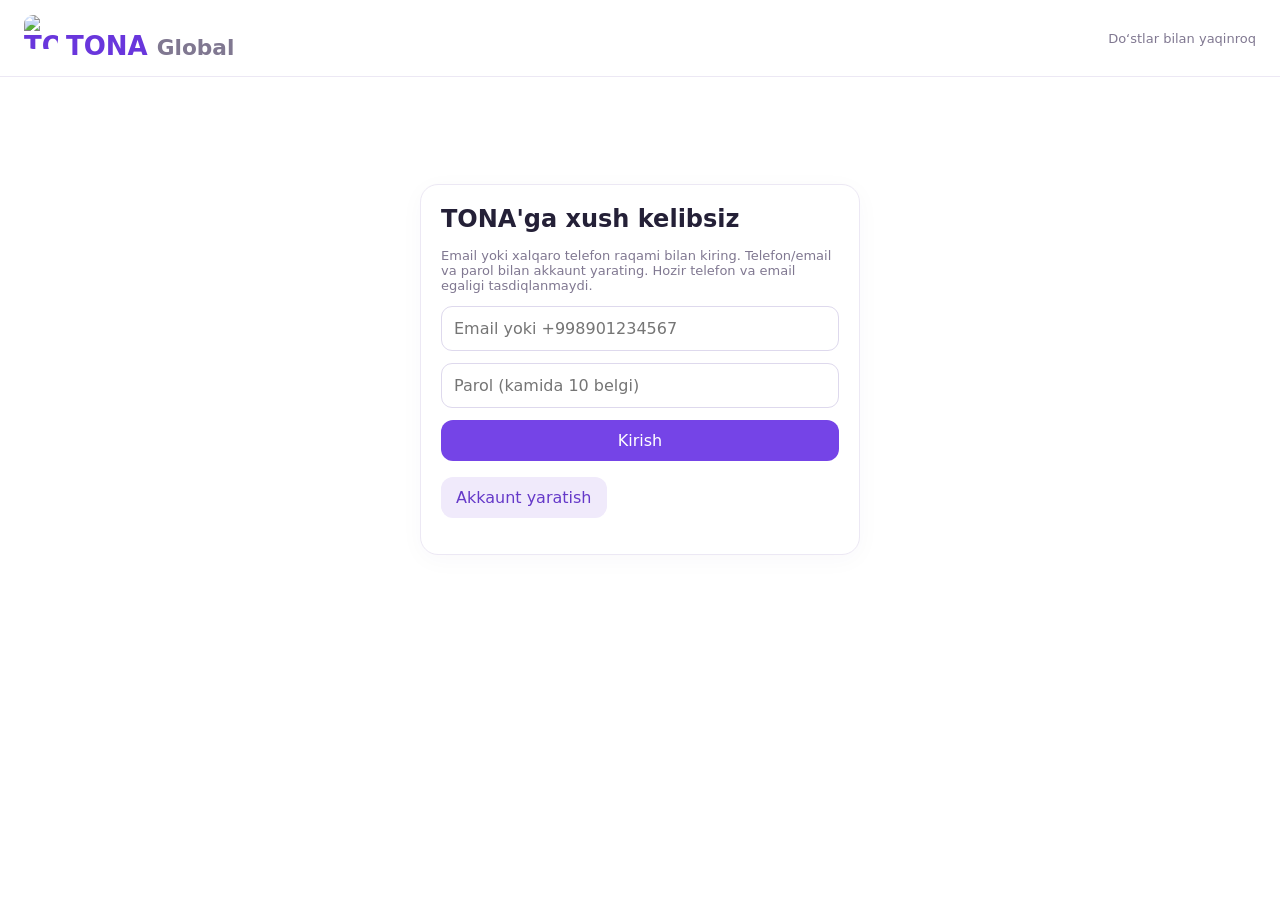
==== index.html @ 86a40dda "Add tested TONA chat and deployment files" ====
<!doctype html><html lang="uz"><head><meta charset="utf-8"><meta name="viewport" content="width=device-width,initial-scale=1"><title>TONA Global</title><style>
:root{font-family:Inter,system-ui,Arial;color:#242037;background:#ffffff}*{box-sizing:border-box}body{margin:0}button,input,textarea,select{font:inherit}button{border:0;background:#7544e7;color:white;border-radius:12px;padding:11px 15px;cursor:pointer}button.secondary{background:#f0eafb;color:#6539c9}input,textarea,select{border:1px solid #ded9ed;border-radius:11px;padding:12px;width:100%;background:white}header{display:flex;align-items:center;justify-content:space-between;background:white;border-bottom:1px solid #ece8f4;padding:15px 24px}.brand{font-size:26px;font-weight:900;color:#6936dc}.logo{display:inline-flex;align-items:center;margin-right:8px}.wrap{max-width:1160px;margin:auto;padding:20px}.panel{background:white;border:1px solid #ece8f4;border-radius:18px;padding:20px;box-shadow:0 5px 24px #37295e08}#auth{max-width:440px;margin:55px auto}.stack{display:grid;gap:12px}.layout{display:grid;grid-template-columns:240px 1fr;gap:20px}.nav{display:grid;align-content:start;gap:9px}.nav button{text-align:left;background:#f7f4ff;color:#4d3b73}.nav button.active{background:#7544e7;color:white}.muted{color:#807891;font-size:13px}.item{padding:13px;border-bottom:1px solid #eeeaf5;display:flex;align-items:center;justify-content:space-between;gap:12px}.item:last-child{border:0}.feed{display:grid;grid-template-columns:repeat(auto-fill,minmax(220px,1fr));gap:15px}.post{border:1px solid #eee;border-radius:14px;overflow:hidden}.post img,.post video{width:100%;height:260px;object-fit:cover;background:#16121f}.post p{padding:0 12px}.messages{height:340px;overflow:auto;background:#faf9fd;border-radius:14px;padding:12px;display:flex;flex-direction:column;gap:8px}.bubble{background:#eae5f8;border-radius:12px;padding:9px 12px;max-width:78%;align-self:flex-start}.bubble.mine{background:#7544e7;color:white;align-self:flex-end}.inline{display:flex;gap:8px;align-items:center}.inline input{flex:1}.hidden{display:none!important}h1,h2{margin:0 0 15px}small{color:#807891}#notice{margin:10px 0;color:#6b39c8;min-height:22px}@media(max-width:700px){.layout{grid-template-columns:1fr}.nav{grid-template-columns:repeat(3,1fr)}.nav button{text-align:center;padding:10px 4px;font-size:12px}.wrap{padding:12px}header{padding:12px}}
.bubble{white-space:pre-wrap;overflow-wrap:anywhere}.messages{height:clamp(280px,52vh,650px)}button:disabled{opacity:.5;cursor:wait}button:focus-visible,input:focus-visible{outline:3px solid #bba0ff;outline-offset:2px}#notice{position:sticky;top:0;z-index:5;background:white}input{min-width:0}#sendForm{margin-top:12px}@media(max-width:700px){.panel{padding:14px}.nav{position:sticky;top:0;z-index:2}.feed{grid-template-columns:1fr}.post video,.post img{height:60vh}#auth{margin:20px auto}} </style></head><body><header><div class="brand"><span class="logo"><img src="/static/tona-logo.png" alt="TONA" style="width:34px;height:34px;object-fit:cover;border-radius:9px;vertical-align:middle"></span>TONA <small>Global</small></div><div id="who" class="muted">Do‘stlar bilan yaqinroq</div></header><div class="wrap"><div id="notice" role="status"></div><section id="auth" class="panel"><h2>TONA'ga xush kelibsiz</h2><p class="muted">Email yoki xalqaro telefon raqami bilan kiring. Telefon/email va parol bilan akkaunt yarating. Hozir telefon va email egaligi tasdiqlanmaydi.</p><form id="authForm" class="stack"><input id="username" placeholder="Username (ro‘yxatdan o‘tish uchun)"><input id="contact" required placeholder="Email yoki +998901234567"><input id="password" type="password" required minlength="10" placeholder="Parol (kamida 10 belgi)"><div id="verification" class="stack hidden"><button type="button" class="secondary" id="requestCode">Tasdiqlash kodi yuborish</button><input id="code" inputmode="numeric" maxlength="6" placeholder="6 xonali tasdiqlash kodi" autocomplete="one-time-code"></div><button id="authBtn">Kirish</button></form><p><button class="secondary" id="switchAuth">Akkaunt yaratish</button></p></section><div id="app" class="layout hidden"><aside class="panel nav"><button data-tab="friends" class="active">👥 Do‘stlar</button><button data-tab="chat">💬 Chat</button><button data-tab="reel">▶ Reels</button><button data-tab="story">◉ Stories</button><button data-tab="profile">👤 Profil</button><button data-tab="calls">📞 Qo‘ng‘iroqlar</button><button id="logout" class="secondary">Chiqish</button></aside><main class="panel" id="content"></main></div></div><script>
let verificationRequired=false;let mediaBlobs=[];let token=localStorage.getItem('tona_token'),user=null,tab='friends',register=false,activeChat=null,ws=null;
const $=id=>document.getElementById(id),esc=s=>String(s??'').replace(/[&<>"']/g,c=>({'&':'&amp;','<':'&lt;','>':'&gt;','"':'&quot;',"'":'&#39;'}[c]));
function notice(t){$('notice').textContent=t;setTimeout(()=>{if($('notice').textContent===t)$('notice').textContent=''},6000)}
async function api(path,method='GET',body){let opts={method,headers:{Authorization:'Bearer '+token}};if(body instanceof FormData)opts.body=body;else if(body){opts.headers['Content-Type']='application/json';opts.body=JSON.stringify(body)}let r=await fetch('/api'+path,opts),d=await r.json().catch(()=>({}));if(!r.ok)throw Error(typeof d.detail==='string'?d.detail:'Kiritilgan ma’lumotlarni tekshiring');return d}
function showAuth(){ $('auth').classList.remove('hidden');$('app').classList.add('hidden');$('authBtn').textContent=register?'Ro‘yxatdan o‘tish':'Kirish';$('switchAuth').textContent=register?'Akkauntim bor — kirish':'Akkaunt yaratish';$('username').classList.toggle('hidden',!register);$('verification').classList.toggle('hidden',!register||!verificationRequired);$('code').required=register&&verificationRequired;$('username').required=register}
$('switchAuth').onclick=()=>{register=!register;showAuth()};$('authForm').onsubmit=async e=>{e.preventDefault();try{let d=await fetch('/api/'+(register?'register':'login'),{method:'POST',headers:{'Content-Type':'application/json'},body:JSON.stringify({username:$('username').value,contact:$('contact').value,password:$('password').value,code:$('code').value})});let x=await d.json();if(!d.ok)throw Error(typeof x.detail==='string'?x.detail:'Ma’lumotlarni va 6 xonali kodni tekshiring');token=x.token;localStorage.setItem('tona_token',token);await start();if(register)notice(verificationRequired?'Akkaunt tasdiqlandi va yaratildi.':'Akkaunt yaratildi. Telefon/email tasdiqlanmagan.')}catch(e){notice(e.message)}};
async function start(){try{user=await api('/me');$('auth').classList.add('hidden');$('app').classList.remove('hidden');$('who').textContent='@'+user.username;connect();await render()}catch(e){token=null;localStorage.removeItem('tona_token');showAuth()}}
let reconnectTimer, heartbeat;
function connect(){
 clearTimeout(reconnectTimer);clearInterval(heartbeat);
 if(ws){ws.onclose=null;ws.close()}
 const socket=new WebSocket((location.protocol==='https:'?'wss':'ws')+'://'+location.host+'/ws');ws=socket;
 socket.onopen=()=>{socket.send(JSON.stringify({token}));heartbeat=setInterval(()=>{if(socket.readyState===1)socket.send('ping')},25000)};
 socket.onmessage=e=>{let d=JSON.parse(e.data);if(d.type==='message'&&tab==='chat'&&activeChat&&(d.message.sender===activeChat||d.message.recipient===activeChat))loadMessages()};
 socket.onclose=()=>{clearInterval(heartbeat);if(token)reconnectTimer=setTimeout(()=>{connect();if(tab==='chat')loadMessages()},3000)};
}
$('requestCode').onclick=async()=>{let b=$('requestCode');b.disabled=true;try{await api('/auth/request-code','POST',{contact:$('contact').value});notice('Kod yuborildi. SMS yoki emailingizni tekshiring.')}catch(e){notice(e.message)}finally{b.disabled=false}};
$('logout').onclick=async()=>{try{await api('/logout','POST')}catch{}localStorage.removeItem('tona_token');token=null;user=null;if(ws)ws.close();clearInterval(heartbeat);clearTimeout(reconnectTimer);activeChat=null;$('who').textContent='Do‘stlar bilan yaqinroq';showAuth()};document.querySelectorAll('[data-tab]').forEach(b=>b.onclick=()=>{tab=b.dataset.tab;document.querySelectorAll('[data-tab]').forEach(x=>x.classList.toggle('active',x===b));render()});
async function render(){try{if(tab==='friends')await renderFriends();if(tab==='chat')await renderChat();if(tab==='reel'||tab==='story')await renderFeed();if(tab==='profile')$('content').innerHTML='<h2>Mening profilim</h2><p><b>@'+esc(user.username)+'</b></p><p>'+esc(user.contact)+'</p><p class="muted">Reels va Stories faqat tasdiqlangan do‘stlarga ko‘rinadi.</p>';if(tab==='calls')$('content').innerHTML='<h2>Audio va videoqo‘ng‘iroqlar</h2><p>Qo‘ng‘iroq interfeysi keyingi bosqichda WebRTC signalizatsiyasi, TURN va ruxsat nazorati bilan ulanadi. Hozir bu funksiya ishlamaydi.</p>'}catch(e){notice(e.message)}}
async function renderFriends(){let [friends,users]=await Promise.all([api('/friends'),api('/users')]);let accepted=friends.filter(x=>x.status==='accepted');$('content').innerHTML='<h2>Do‘stlar</h2><p class="muted">Global qidiruv; Reels va chat faqat tasdiqlangan do‘stlar bilan.</p><input id="search" placeholder="Username bo‘yicha qidirish"><div id="found"></div><h3>So‘rovlar</h3><div id="requests"></div><h3>Mening do‘stlarim</h3><div id="accepted"></div>';
function showUsers(q){let ids=new Set(friends.map(f=>f.id));$('found').innerHTML=users.filter(u=>u.username.toLowerCase().includes(q.toLowerCase())&&!ids.has(u.id)).map(u=>'<div class="item"><b>@'+esc(u.username)+'</b><button data-add="'+u.id+'">Do‘st qo‘shish</button></div>').join('')||'<p class="muted">Foydalanuvchi topilmadi</p>';document.querySelectorAll('[data-add]').forEach(b=>b.onclick=async()=>{try{await api('/friends/request','POST',{user_id:+b.dataset.add});notice('So‘rov yuborildi');renderFriends()}catch(e){notice(e.message)}})}let searchTimer;$('search').oninput=e=>{let q=e.target.value;clearTimeout(searchTimer);searchTimer=setTimeout(async()=>{try{users=await api('/users?q='+encodeURIComponent(q));if($('search'))showUsers(q)}catch(e){notice(e.message)}},250)};showUsers('');
$('requests').innerHTML=friends.filter(x=>x.status==='pending').map(x=>'<div class="item">@'+esc(x.username)+' '+(x.requester===user.id?'<small>So‘rov yuborilgan</small>':'<button data-accept="'+x.id+'">Qabul qilish</button>')+'</div>').join('')||'<p class="muted">So‘rov yo‘q</p>';document.querySelectorAll('[data-accept]').forEach(b=>b.onclick=async()=>{await api('/friends/'+b.dataset.accept+'/accept','POST');renderFriends()});$('accepted').innerHTML=accepted.map(x=>'<div class="item"><b>@'+esc(x.username)+'</b><button data-chat="'+x.id+'">Chat</button><button class="secondary" data-remove="'+x.id+'">Kontaktni o‘chirish</button></div>').join('')||'<p class="muted">Hali do‘stlar yo‘q</p>';document.querySelectorAll('[data-chat]').forEach(b=>b.onclick=()=>{activeChat=+b.dataset.chat;tab='chat';render()})}
document.addEventListener('click',async e=>{let id=e.target.dataset.remove;if(!id)return;try{await api('/friends/'+id,'DELETE');notice('Kontakt o‘chirildi. Endi reels ko‘rinmaydi.');renderFriends()}catch(error){notice(error.message)}});
async function renderChat(){let f=(await api('/friends')).filter(x=>x.status==='accepted');$('content').innerHTML='<h2>Shaxsiy chat</h2><p class="muted">Bu MVP chatida end-to-end shifrlash hali mavjud emas.</p><select id="chatSelect"><option value="">Do‘stni tanlang</option>'+f.map(x=>'<option value="'+x.id+'" '+(activeChat===x.id?'selected':'')+'>@'+esc(x.username)+'</option>').join('')+'</select><div class="messages" id="messages"></div><form class="inline" id="sendForm"><input id="msg" maxlength="4000" placeholder="Xabar yozing..." required><button>Yuborish</button></form>';$('chatSelect').onchange=e=>{activeChat=+e.target.value;loadMessages()};$('sendForm').onsubmit=async e=>{e.preventDefault();if(!activeChat)return notice('Do‘stni tanlang');try{await api('/messages','POST',{recipient:activeChat,body:$('msg').value});$('msg').value='';await loadMessages()}catch(e){notice(e.message)}};await loadMessages()}
async function loadMessages(){if(!$('messages'))return;if(!activeChat){$('messages').innerHTML='<p class="muted">Suhbatni boshlash uchun do‘st tanlang</p>';return}try{let m=await api('/messages/'+activeChat);$('messages').innerHTML=m.map(x=>'<div class="bubble '+(x.sender===user.id?'mine':'')+'">'+esc(x.body)+'</div>').join('');$('messages').scrollTop=$('messages').scrollHeight}catch(e){notice(e.message)}}
async function renderFeed(){mediaBlobs.forEach(URL.revokeObjectURL);mediaBlobs=[];let kind=tab,posts=await api('/feed?kind='+kind);for(let p of posts){try{let response=await fetch(p.media_url,{headers:{Authorization:'Bearer '+token}});if(response.ok){p.private_src=URL.createObjectURL(await response.blob());mediaBlobs.push(p.private_src)}}catch(e){}}$('content').innerHTML='<h2>'+(kind==='reel'?'Reels':'Stories')+' — faqat do‘stlarga</h2><p class="muted">Joylagan media faylingiz faqat tasdiqlangan do‘stlar lentasida chiqadi. Media fayllar faqat muallif va tasdiqlangan do‘stlar uchun autentifikatsiya orqali ochiladi.</p><form id="postForm" class="stack"><input id="file" type="file" accept="image/*,video/mp4,video/webm" required><input id="caption" placeholder="Izoh"><button>Joylash</button></form><h3>Do‘stlar lentasi</h3><div class="feed">'+posts.map(p=>'<article class="post">'+(p.media_url.match(/\.(mp4|webm)$/)?'<video controls src="'+esc(p.private_src||'')+'"></video>':'<img src="'+esc(p.private_src||'')+'" alt="Media">')+'<p><b>@'+esc(p.username)+'</b></p><p>'+esc(p.caption)+'</p>'+(p.user_id===user.id?'<p><button class="secondary" data-delete-post="'+p.id+'">O‘chirish</button></p>':'')+'</article>').join('')+'</div>';$('postForm').onsubmit=async e=>{e.preventDefault();try{let fd=new FormData();fd.append('file',$('file').files[0]);let x=await api('/upload','POST',fd);await api('/posts','POST',{kind,media_url:x.media_url,caption:$('caption').value});notice('Joylandi');renderFeed()}catch(e){notice(e.message)}}}
document.addEventListener('click',async e=>{let id=e.target.dataset.deletePost;if(!id)return;try{await api('/posts/'+id,'DELETE');renderFeed()}catch(error){notice(error.message)}});
fetch('/api/config').then(r=>r.json()).then(c=>{verificationRequired=c.verification_required;if(!user)showAuth()}).catch(()=>{});
if(token)start();else showAuth();
</script></body></html>
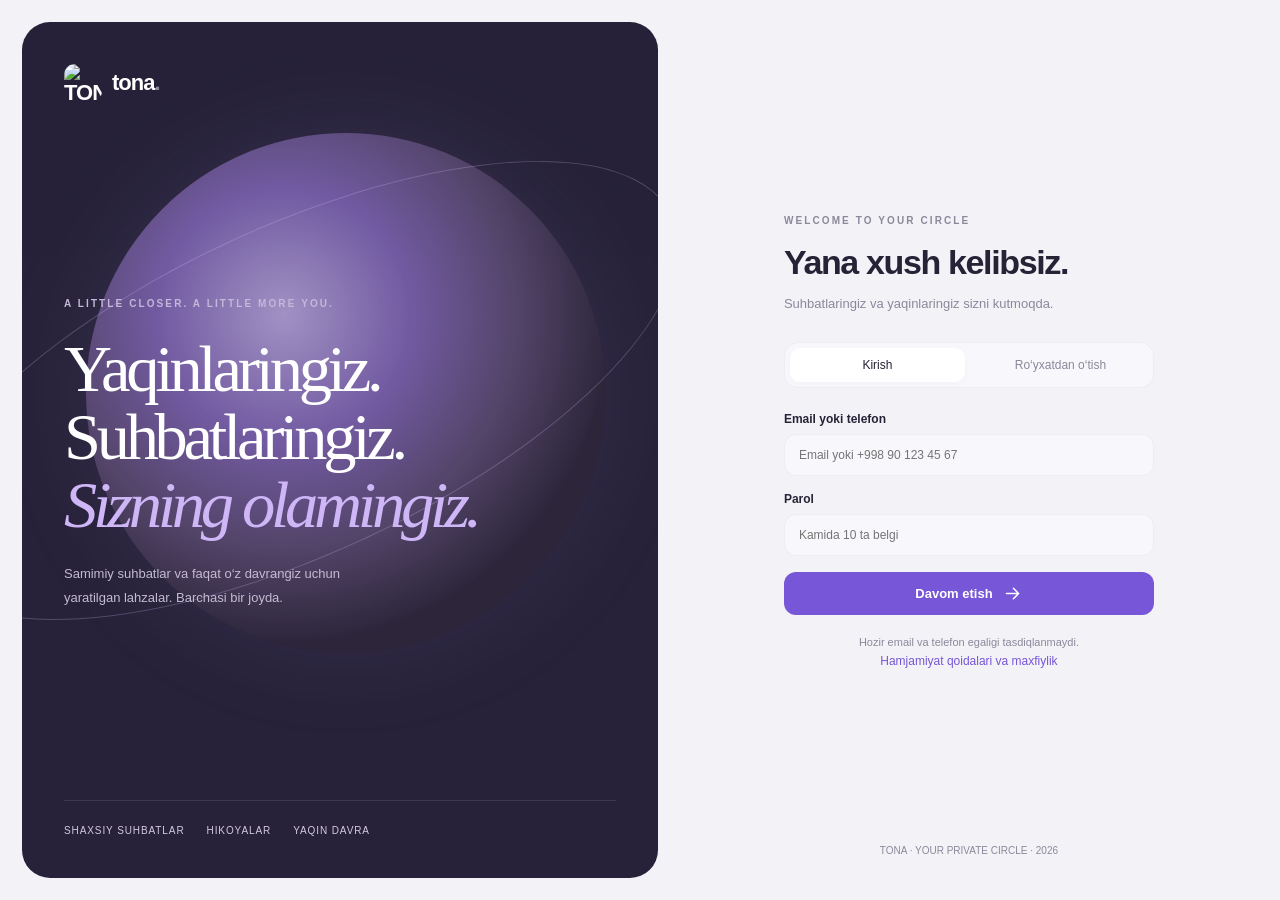
==== commit 9b8a914f: "Redesign TONA and add profiles and moderation Add profile photos, bios, stories, privacy settings, s" ====
--- a/index.html
+++ b/index.html
@@ -1,33 +1,2 @@
-<!doctype html><html lang="uz"><head><meta charset="utf-8"><meta name="viewport" content="width=device-width,initial-scale=1"><title>TONA Global</title><style>
-:root{font-family:Inter,system-ui,Arial;color:#242037;background:#ffffff}*{box-sizing:border-box}body{margin:0}button,input,textarea,select{font:inherit}button{border:0;background:#7544e7;color:white;border-radius:12px;padding:11px 15px;cursor:pointer}button.secondary{background:#f0eafb;color:#6539c9}input,textarea,select{border:1px solid #ded9ed;border-radius:11px;padding:12px;width:100%;background:white}header{display:flex;align-items:center;justify-content:space-between;background:white;border-bottom:1px solid #ece8f4;padding:15px 24px}.brand{font-size:26px;font-weight:900;color:#6936dc}.logo{display:inline-flex;align-items:center;margin-right:8px}.wrap{max-width:1160px;margin:auto;padding:20px}.panel{background:white;border:1px solid #ece8f4;border-radius:18px;padding:20px;box-shadow:0 5px 24px #37295e08}#auth{max-width:440px;margin:55px auto}.stack{display:grid;gap:12px}.layout{display:grid;grid-template-columns:240px 1fr;gap:20px}.nav{display:grid;align-content:start;gap:9px}.nav button{text-align:left;background:#f7f4ff;color:#4d3b73}.nav button.active{background:#7544e7;color:white}.muted{color:#807891;font-size:13px}.item{padding:13px;border-bottom:1px solid #eeeaf5;display:flex;align-items:center;justify-content:space-between;gap:12px}.item:last-child{border:0}.feed{display:grid;grid-template-columns:repeat(auto-fill,minmax(220px,1fr));gap:15px}.post{border:1px solid #eee;border-radius:14px;overflow:hidden}.post img,.post video{width:100%;height:260px;object-fit:cover;background:#16121f}.post p{padding:0 12px}.messages{height:340px;overflow:auto;background:#faf9fd;border-radius:14px;padding:12px;display:flex;flex-direction:column;gap:8px}.bubble{background:#eae5f8;border-radius:12px;padding:9px 12px;max-width:78%;align-self:flex-start}.bubble.mine{background:#7544e7;color:white;align-self:flex-end}.inline{display:flex;gap:8px;align-items:center}.inline input{flex:1}.hidden{display:none!important}h1,h2{margin:0 0 15px}small{color:#807891}#notice{margin:10px 0;color:#6b39c8;min-height:22px}@media(max-width:700px){.layout{grid-template-columns:1fr}.nav{grid-template-columns:repeat(3,1fr)}.nav button{text-align:center;padding:10px 4px;font-size:12px}.wrap{padding:12px}header{padding:12px}}
-.bubble{white-space:pre-wrap;overflow-wrap:anywhere}.messages{height:clamp(280px,52vh,650px)}button:disabled{opacity:.5;cursor:wait}button:focus-visible,input:focus-visible{outline:3px solid #bba0ff;outline-offset:2px}#notice{position:sticky;top:0;z-index:5;background:white}input{min-width:0}#sendForm{margin-top:12px}@media(max-width:700px){.panel{padding:14px}.nav{position:sticky;top:0;z-index:2}.feed{grid-template-columns:1fr}.post video,.post img{height:60vh}#auth{margin:20px auto}} </style></head><body><header><div class="brand"><span class="logo"><img src="/static/tona-logo.png" alt="TONA" style="width:34px;height:34px;object-fit:cover;border-radius:9px;vertical-align:middle"></span>TONA <small>Global</small></div><div id="who" class="muted">Do‘stlar bilan yaqinroq</div></header><div class="wrap"><div id="notice" role="status"></div><section id="auth" class="panel"><h2>TONA'ga xush kelibsiz</h2><p class="muted">Email yoki xalqaro telefon raqami bilan kiring. Telefon/email va parol bilan akkaunt yarating. Hozir telefon va email egaligi tasdiqlanmaydi.</p><form id="authForm" class="stack"><input id="username" placeholder="Username (ro‘yxatdan o‘tish uchun)"><input id="contact" required placeholder="Email yoki +998901234567"><input id="password" type="password" required minlength="10" placeholder="Parol (kamida 10 belgi)"><div id="verification" class="stack hidden"><button type="button" class="secondary" id="requestCode">Tasdiqlash kodi yuborish</button><input id="code" inputmode="numeric" maxlength="6" placeholder="6 xonali tasdiqlash kodi" autocomplete="one-time-code"></div><button id="authBtn">Kirish</button></form><p><button class="secondary" id="switchAuth">Akkaunt yaratish</button></p></section><div id="app" class="layout hidden"><aside class="panel nav"><button data-tab="friends" class="active">👥 Do‘stlar</button><button data-tab="chat">💬 Chat</button><button data-tab="reel">▶ Reels</button><button data-tab="story">◉ Stories</button><button data-tab="profile">👤 Profil</button><button data-tab="calls">📞 Qo‘ng‘iroqlar</button><button id="logout" class="secondary">Chiqish</button></aside><main class="panel" id="content"></main></div></div><script>
-let verificationRequired=false;let mediaBlobs=[];let token=localStorage.getItem('tona_token'),user=null,tab='friends',register=false,activeChat=null,ws=null;
-const $=id=>document.getElementById(id),esc=s=>String(s??'').replace(/[&<>"']/g,c=>({'&':'&amp;','<':'&lt;','>':'&gt;','"':'&quot;',"'":'&#39;'}[c]));
-function notice(t){$('notice').textContent=t;setTimeout(()=>{if($('notice').textContent===t)$('notice').textContent=''},6000)}
-async function api(path,method='GET',body){let opts={method,headers:{Authorization:'Bearer '+token}};if(body instanceof FormData)opts.body=body;else if(body){opts.headers['Content-Type']='application/json';opts.body=JSON.stringify(body)}let r=await fetch('/api'+path,opts),d=await r.json().catch(()=>({}));if(!r.ok)throw Error(typeof d.detail==='string'?d.detail:'Kiritilgan ma’lumotlarni tekshiring');return d}
-function showAuth(){ $('auth').classList.remove('hidden');$('app').classList.add('hidden');$('authBtn').textContent=register?'Ro‘yxatdan o‘tish':'Kirish';$('switchAuth').textContent=register?'Akkauntim bor — kirish':'Akkaunt yaratish';$('username').classList.toggle('hidden',!register);$('verification').classList.toggle('hidden',!register||!verificationRequired);$('code').required=register&&verificationRequired;$('username').required=register}
-$('switchAuth').onclick=()=>{register=!register;showAuth()};$('authForm').onsubmit=async e=>{e.preventDefault();try{let d=await fetch('/api/'+(register?'register':'login'),{method:'POST',headers:{'Content-Type':'application/json'},body:JSON.stringify({username:$('username').value,contact:$('contact').value,password:$('password').value,code:$('code').value})});let x=await d.json();if(!d.ok)throw Error(typeof x.detail==='string'?x.detail:'Ma’lumotlarni va 6 xonali kodni tekshiring');token=x.token;localStorage.setItem('tona_token',token);await start();if(register)notice(verificationRequired?'Akkaunt tasdiqlandi va yaratildi.':'Akkaunt yaratildi. Telefon/email tasdiqlanmagan.')}catch(e){notice(e.message)}};
-async function start(){try{user=await api('/me');$('auth').classList.add('hidden');$('app').classList.remove('hidden');$('who').textContent='@'+user.username;connect();await render()}catch(e){token=null;localStorage.removeItem('tona_token');showAuth()}}
-let reconnectTimer, heartbeat;
-function connect(){
- clearTimeout(reconnectTimer);clearInterval(heartbeat);
- if(ws){ws.onclose=null;ws.close()}
- const socket=new WebSocket((location.protocol==='https:'?'wss':'ws')+'://'+location.host+'/ws');ws=socket;
- socket.onopen=()=>{socket.send(JSON.stringify({token}));heartbeat=setInterval(()=>{if(socket.readyState===1)socket.send('ping')},25000)};
- socket.onmessage=e=>{let d=JSON.parse(e.data);if(d.type==='message'&&tab==='chat'&&activeChat&&(d.message.sender===activeChat||d.message.recipient===activeChat))loadMessages()};
- socket.onclose=()=>{clearInterval(heartbeat);if(token)reconnectTimer=setTimeout(()=>{connect();if(tab==='chat')loadMessages()},3000)};
-}
-$('requestCode').onclick=async()=>{let b=$('requestCode');b.disabled=true;try{await api('/auth/request-code','POST',{contact:$('contact').value});notice('Kod yuborildi. SMS yoki emailingizni tekshiring.')}catch(e){notice(e.message)}finally{b.disabled=false}};
-$('logout').onclick=async()=>{try{await api('/logout','POST')}catch{}localStorage.removeItem('tona_token');token=null;user=null;if(ws)ws.close();clearInterval(heartbeat);clearTimeout(reconnectTimer);activeChat=null;$('who').textContent='Do‘stlar bilan yaqinroq';showAuth()};document.querySelectorAll('[data-tab]').forEach(b=>b.onclick=()=>{tab=b.dataset.tab;document.querySelectorAll('[data-tab]').forEach(x=>x.classList.toggle('active',x===b));render()});
-async function render(){try{if(tab==='friends')await renderFriends();if(tab==='chat')await renderChat();if(tab==='reel'||tab==='story')await renderFeed();if(tab==='profile')$('content').innerHTML='<h2>Mening profilim</h2><p><b>@'+esc(user.username)+'</b></p><p>'+esc(user.contact)+'</p><p class="muted">Reels va Stories faqat tasdiqlangan do‘stlarga ko‘rinadi.</p>';if(tab==='calls')$('content').innerHTML='<h2>Audio va videoqo‘ng‘iroqlar</h2><p>Qo‘ng‘iroq interfeysi keyingi bosqichda WebRTC signalizatsiyasi, TURN va ruxsat nazorati bilan ulanadi. Hozir bu funksiya ishlamaydi.</p>'}catch(e){notice(e.message)}}
-async function renderFriends(){let [friends,users]=await Promise.all([api('/friends'),api('/users')]);let accepted=friends.filter(x=>x.status==='accepted');$('content').innerHTML='<h2>Do‘stlar</h2><p class="muted">Global qidiruv; Reels va chat faqat tasdiqlangan do‘stlar bilan.</p><input id="search" placeholder="Username bo‘yicha qidirish"><div id="found"></div><h3>So‘rovlar</h3><div id="requests"></div><h3>Mening do‘stlarim</h3><div id="accepted"></div>';
-function showUsers(q){let ids=new Set(friends.map(f=>f.id));$('found').innerHTML=users.filter(u=>u.username.toLowerCase().includes(q.toLowerCase())&&!ids.has(u.id)).map(u=>'<div class="item"><b>@'+esc(u.username)+'</b><button data-add="'+u.id+'">Do‘st qo‘shish</button></div>').join('')||'<p class="muted">Foydalanuvchi topilmadi</p>';document.querySelectorAll('[data-add]').forEach(b=>b.onclick=async()=>{try{await api('/friends/request','POST',{user_id:+b.dataset.add});notice('So‘rov yuborildi');renderFriends()}catch(e){notice(e.message)}})}let searchTimer;$('search').oninput=e=>{let q=e.target.value;clearTimeout(searchTimer);searchTimer=setTimeout(async()=>{try{users=await api('/users?q='+encodeURIComponent(q));if($('search'))showUsers(q)}catch(e){notice(e.message)}},250)};showUsers('');
-$('requests').innerHTML=friends.filter(x=>x.status==='pending').map(x=>'<div class="item">@'+esc(x.username)+' '+(x.requester===user.id?'<small>So‘rov yuborilgan</small>':'<button data-accept="'+x.id+'">Qabul qilish</button>')+'</div>').join('')||'<p class="muted">So‘rov yo‘q</p>';document.querySelectorAll('[data-accept]').forEach(b=>b.onclick=async()=>{await api('/friends/'+b.dataset.accept+'/accept','POST');renderFriends()});$('accepted').innerHTML=accepted.map(x=>'<div class="item"><b>@'+esc(x.username)+'</b><button data-chat="'+x.id+'">Chat</button><button class="secondary" data-remove="'+x.id+'">Kontaktni o‘chirish</button></div>').join('')||'<p class="muted">Hali do‘stlar yo‘q</p>';document.querySelectorAll('[data-chat]').forEach(b=>b.onclick=()=>{activeChat=+b.dataset.chat;tab='chat';render()})}
-document.addEventListener('click',async e=>{let id=e.target.dataset.remove;if(!id)return;try{await api('/friends/'+id,'DELETE');notice('Kontakt o‘chirildi. Endi reels ko‘rinmaydi.');renderFriends()}catch(error){notice(error.message)}});
-async function renderChat(){let f=(await api('/friends')).filter(x=>x.status==='accepted');$('content').innerHTML='<h2>Shaxsiy chat</h2><p class="muted">Bu MVP chatida end-to-end shifrlash hali mavjud emas.</p><select id="chatSelect"><option value="">Do‘stni tanlang</option>'+f.map(x=>'<option value="'+x.id+'" '+(activeChat===x.id?'selected':'')+'>@'+esc(x.username)+'</option>').join('')+'</select><div class="messages" id="messages"></div><form class="inline" id="sendForm"><input id="msg" maxlength="4000" placeholder="Xabar yozing..." required><button>Yuborish</button></form>';$('chatSelect').onchange=e=>{activeChat=+e.target.value;loadMessages()};$('sendForm').onsubmit=async e=>{e.preventDefault();if(!activeChat)return notice('Do‘stni tanlang');try{await api('/messages','POST',{recipient:activeChat,body:$('msg').value});$('msg').value='';await loadMessages()}catch(e){notice(e.message)}};await loadMessages()}
-async function loadMessages(){if(!$('messages'))return;if(!activeChat){$('messages').innerHTML='<p class="muted">Suhbatni boshlash uchun do‘st tanlang</p>';return}try{let m=await api('/messages/'+activeChat);$('messages').innerHTML=m.map(x=>'<div class="bubble '+(x.sender===user.id?'mine':'')+'">'+esc(x.body)+'</div>').join('');$('messages').scrollTop=$('messages').scrollHeight}catch(e){notice(e.message)}}
-async function renderFeed(){mediaBlobs.forEach(URL.revokeObjectURL);mediaBlobs=[];let kind=tab,posts=await api('/feed?kind='+kind);for(let p of posts){try{let response=await fetch(p.media_url,{headers:{Authorization:'Bearer '+token}});if(response.ok){p.private_src=URL.createObjectURL(await response.blob());mediaBlobs.push(p.private_src)}}catch(e){}}$('content').innerHTML='<h2>'+(kind==='reel'?'Reels':'Stories')+' — faqat do‘stlarga</h2><p class="muted">Joylagan media faylingiz faqat tasdiqlangan do‘stlar lentasida chiqadi. Media fayllar faqat muallif va tasdiqlangan do‘stlar uchun autentifikatsiya orqali ochiladi.</p><form id="postForm" class="stack"><input id="file" type="file" accept="image/*,video/mp4,video/webm" required><input id="caption" placeholder="Izoh"><button>Joylash</button></form><h3>Do‘stlar lentasi</h3><div class="feed">'+posts.map(p=>'<article class="post">'+(p.media_url.match(/\.(mp4|webm)$/)?'<video controls src="'+esc(p.private_src||'')+'"></video>':'<img src="'+esc(p.private_src||'')+'" alt="Media">')+'<p><b>@'+esc(p.username)+'</b></p><p>'+esc(p.caption)+'</p>'+(p.user_id===user.id?'<p><button class="secondary" data-delete-post="'+p.id+'">O‘chirish</button></p>':'')+'</article>').join('')+'</div>';$('postForm').onsubmit=async e=>{e.preventDefault();try{let fd=new FormData();fd.append('file',$('file').files[0]);let x=await api('/upload','POST',fd);await api('/posts','POST',{kind,media_url:x.media_url,caption:$('caption').value});notice('Joylandi');renderFeed()}catch(e){notice(e.message)}}}
-document.addEventListener('click',async e=>{let id=e.target.dataset.deletePost;if(!id)return;try{await api('/posts/'+id,'DELETE');renderFeed()}catch(error){notice(error.message)}});
-fetch('/api/config').then(r=>r.json()).then(c=>{verificationRequired=c.verification_required;if(!user)showAuth()}).catch(()=>{});
-if(token)start();else showAuth();
-</script></body></html>
+<!doctype html>
+<html lang="uz"><head><meta charset="utf-8"><meta name="viewport" content="width=device-width,initial-scale=1,viewport-fit=cover"><meta name="theme-color" content="#f4f3f8"><meta name="description" content="TONA — shaxsiy suhbatlar, yaqinlaringiz uchun hikoyalar va reels."><title>TONA — Your private circle</title><link rel="icon" href="/static/tona-logo.png"><link rel="stylesheet" href="/style.css"><script src="/app.js" defer></script></head><body><div id="root"></div><div id="toast" role="status" aria-live="polite"></div><dialog id="modal"></dialog></body></html>
--- a/style.css
+++ b/style.css
@@ -0,0 +1,5 @@
+:root{--bg:#f3f2f7;--surface:#fff;--soft:#f8f7fb;--ink:#262337;--muted:#8b889b;--line:#eeedf4;--accent:#7756d7;--accent-soft:#eee8fb;--bubble:#ece7fa;--danger:#c35b68;--shadow:0 20px 70px #30234b12;--radius:22px;color-scheme:light;font-family:Inter,-apple-system,BlinkMacSystemFont,'Segoe UI',sans-serif;color:var(--ink);background:var(--bg)}*{box-sizing:border-box}body{margin:0}body.dark{--bg:#16151c;--surface:#211f2a;--soft:#292633;--ink:#f2eef9;--muted:#a8a2b7;--line:#34303f;--accent:#b398f6;--accent-soft:#3b3054;--bubble:#3b3054;--shadow:0 20px 70px #0003;color-scheme:dark}body.large{font-size:18px}button,input,textarea,select{font:inherit}button{cursor:pointer}button,a,input,select,textarea{-webkit-tap-highlight-color:transparent}button:focus-visible,a:focus-visible{outline:3px solid #b5a0eb;outline-offset:4px}input:focus,textarea:focus,select:focus{outline:2px solid var(--accent);outline-offset:2px}button{border:0;color:inherit;background:none}button:disabled{opacity:.45;cursor:wait}a{color:var(--accent)}h1,h2,h3,p{margin:0}h1,h2,h3{font-weight:600;letter-spacing:-.04em}small,.muted{color:var(--muted)}svg{width:21px;height:21px;stroke:currentColor;stroke-width:1.65;fill:none;stroke-linecap:round;stroke-linejoin:round;flex:none}.hidden{display:none!important}.brand{display:flex;align-items:center;gap:10px;font-weight:800;font-size:22px;letter-spacing:-1px}.brand img{width:34px;height:34px;border-radius:11px}.eyebrow{text-transform:uppercase;letter-spacing:.21em;font-size:10px;font-weight:700;color:var(--muted)}.btn{display:inline-flex;justify-content:center;align-items:center;gap:9px;min-height:43px;padding:11px 18px;border-radius:12px;font-weight:600;font-size:13px;background:var(--accent);color:white}.dark .btn{color:#231d34}.btn.soft{background:var(--accent-soft);color:var(--accent)}.btn.outline{border:1px solid var(--line);background:var(--surface);color:var(--ink)}.btn.danger{color:var(--danger);background:#c35b6811}.iconbtn{display:inline-flex;align-items:center;justify-content:center;width:38px;height:38px;border-radius:12px;color:var(--muted)}.iconbtn:hover{color:var(--accent);background:var(--accent-soft)}.flex{display:flex;align-items:center;gap:12px}.between{justify-content:space-between}.stack{display:grid;gap:18px}.full{width:100%}.field{display:grid;gap:8px;font-size:12px;font-weight:600}.field input,.field textarea,.field select,.search input{width:100%;border:1px solid var(--line);background:var(--soft);border-radius:12px;padding:13px 14px;color:var(--ink);font-weight:400;min-width:0}.field textarea{resize:vertical;min-height:100px}.field small{font-weight:400;font-size:11px;line-height:1.6}.avatar{width:43px;height:43px;border-radius:50%;display:inline-flex;align-items:center;justify-content:center;background:var(--accent-soft);color:var(--accent);font-weight:600;font-size:16px;overflow:hidden;flex-shrink:0}.avatar img{width:100%;height:100%;object-fit:cover}.avatar.large{width:88px;height:88px;font-size:31px}.avatar.small{width:32px;height:32px;font-size:12px}.pill{display:inline-flex;align-items:center;gap:5px;border-radius:30px;padding:6px 10px;font-size:10px;color:var(--accent);background:var(--accent-soft);font-weight:600}.pill svg{width:12px;height:12px}.empty{display:flex;align-items:center;justify-content:center;text-align:center;flex-direction:column;gap:14px;padding:48px 24px;min-height:250px}.empty-symbol{width:74px;height:74px;display:grid;place-items:center;border-radius:25px;background:var(--accent-soft);color:var(--accent);margin-bottom:8px}.empty-symbol svg{width:30px;height:30px}.empty h2{font-size:25px}.empty p{font-size:13px;line-height:1.8;max-width:300px;color:var(--muted)}.empty .btn{margin-top:8px}.tiny{font-size:11px;line-height:1.6}.rule{height:1px;background:var(--line);margin:24px 0}.textbtn{color:var(--accent);font-size:12px;padding:0}.auth-page{min-height:100dvh;display:grid;grid-template-columns:1.1fr 1fr;padding:22px;gap:22px;max-width:1600px;margin:auto}.auth-art{position:relative;background:#272239;color:#fff;border-radius:28px;overflow:hidden;padding:42px;display:flex;flex-direction:column;justify-content:space-between;min-height:700px}.auth-art:before{content:'';position:absolute;width:520px;height:520px;left:10%;top:13%;border-radius:50%;background:radial-gradient(circle at 38% 35%,#d4c1ff,#9373ce 27%,#66537d 50%,#30293d 70%);box-shadow:0 0 90px #b191ed25;opacity:.7}.auth-art:after{content:'';position:absolute;left:-22%;top:24%;width:130%;height:38%;border:1px solid #d8bffa40;border-radius:50%;transform:rotate(-25deg)}.auth-art>*{z-index:1;position:relative}.auth-art .brand img{width:38px;height:38px}.auth-art .eyebrow{color:#c4b7d9}.auth-art h1{font-family:Georgia,'Times New Roman',serif;font-weight:400;letter-spacing:-.065em;font-size:clamp(44px,5.2vw,78px);line-height:1.02;max-width:440px;margin:24px 0}.auth-art h1 em{color:#ceb6f7;font-weight:400}.auth-art p{color:#c4bbd3;font-size:13px;line-height:1.8;max-width:330px}.auth-bottom{border-top:1px solid #ffffff1a;padding-top:24px;display:flex;gap:22px}.auth-bottom span{font-size:10px;letter-spacing:.09em;color:#d3c9e1}.auth-panel{padding:30px;display:flex;align-items:center;justify-content:center;position:relative}.auth-card{width:100%;max-width:370px}.auth-card h2{font-size:34px;margin:15px 0 10px}.auth-card>p{color:var(--muted);font-size:13px;line-height:1.8;margin-bottom:26px}.auth-card .field{margin-bottom:16px}.auth-footer{position:absolute;bottom:22px;left:0;right:0;text-align:center;font-size:10px;color:var(--muted)}.auth-switch{display:flex;gap:8px;background:var(--soft);padding:5px;border:1px solid var(--line);border-radius:14px;margin-bottom:24px}.auth-switch button{flex:1;padding:10px;border-radius:10px;font-size:12px;color:var(--muted)}.auth-switch button.active{background:var(--surface);color:var(--ink);box-shadow:0 2px 8px #00000006}.legal-note{font-size:11px!important;line-height:1.7!important;text-align:center;margin:18px 0!important}.app-frame{height:100dvh;max-width:1800px;min-height:500px;margin:auto;display:grid;grid-template-columns:82px 310px 1fr;padding:18px;gap:0}.rail{display:flex;flex-direction:column;align-items:center;gap:12px;padding:15px 10px 20px 0}.rail .brand{margin-bottom:28px}.rail .brand img{width:38px;height:38px}.rail-nav{display:grid;gap:15px}.rail-item{display:flex;flex-direction:column;align-items:center;gap:5px;min-height:54px;font-size:8px;letter-spacing:.03em;color:var(--muted);padding:9px 7px;border-radius:14px}.rail-item svg{width:22px;height:22px}.rail-item.active{background:var(--accent-soft);color:var(--accent)}.rail-bottom{margin-top:auto;display:grid;gap:14px;justify-items:center}.rail .avatar{width:35px;height:35px}.sidebar{background:var(--surface);border:1px solid var(--line);border-radius:22px 0 0 22px;display:flex;flex-direction:column;min-height:0;overflow:hidden}.side-head{padding:27px 24px 20px}.side-title{font-size:23px}.side-caption{font-size:11px;color:var(--muted);margin:6px 0 20px}.search{position:relative}.search input{font-size:12px;padding-left:38px}.search svg{position:absolute;left:13px;top:12px;width:16px;height:16px;color:var(--muted)}.side-scroll{overflow-y:auto;flex:1;padding:0 11px}.list-label{padding:9px 13px;font-size:9px;letter-spacing:.14em;color:var(--muted);text-transform:uppercase;display:flex;justify-content:space-between}.contact{width:100%;display:flex;align-items:center;gap:12px;border-radius:14px;padding:14px 12px;text-align:left;margin:4px 0}.contact:hover{background:var(--soft)}.contact.active{background:var(--accent-soft)}.contact-main{min-width:0;flex:1}.contact-name{font-size:13px;font-weight:600;display:block;overflow:hidden;text-overflow:ellipsis;white-space:nowrap}.contact-sub{font-size:11px;color:var(--muted);display:block;margin-top:6px;white-space:nowrap;overflow:hidden;text-overflow:ellipsis}.contact-mark{font-size:10px;color:var(--muted)}.side-bottom{padding:17px 22px;border-top:1px solid var(--line);font-size:10px;color:var(--muted);display:flex;align-items:center;gap:8px}.side-bottom svg{width:13px;height:13px}.workspace{min-width:0;border-radius:0 22px 22px 0;overflow:hidden;background:var(--soft);border:1px solid var(--line);border-left:0;display:flex;flex-direction:column;min-height:0}.topbar{height:82px;flex-shrink:0;border-bottom:1px solid var(--line);display:flex;align-items:center;justify-content:space-between;padding:0 32px;background:var(--surface)}.topbar h2{font-size:20px}.topbar p{font-size:11px;color:var(--muted);margin-top:6px}.topbar .eyebrow{font-size:9px}.content-scroll{padding:32px;overflow-y:auto;flex:1;min-height:0}.intro-title{display:flex;justify-content:space-between;align-items:end;margin-bottom:28px}.intro-title h1{font-family:Georgia,serif;font-weight:400;font-size:40px;margin-top:10px}.intro-title p{font-size:12px;color:var(--muted);margin-top:10px;line-height:1.7}.card{background:var(--surface);border:1px solid var(--line);border-radius:20px;padding:25px}.card h3{font-size:16px;margin-bottom:8px}.card>p{font-size:12px;line-height:1.7;color:var(--muted)}.section-label{margin:28px 0 16px;font-size:11px;font-weight:600;color:var(--muted)}.story-strip{display:flex;gap:20px;overflow-x:auto;padding:8px 0 18px}.story-circle{display:flex;align-items:center;flex-direction:column;gap:9px;font-size:10px;min-width:67px}.story-circle .avatar{width:61px;height:61px;outline:2px solid #ab90e5;outline-offset:4px}.story-circle.add .avatar{outline-style:dashed;background:var(--surface)}.story-circle.add svg{width:23px;height:23px}.story-circle small{font-size:9px}.welcome{display:grid;grid-template-columns:1fr 180px;gap:20px;align-items:center;background:var(--surface);padding:38px;border-radius:22px;border:1px solid var(--line);margin-top:10px}.welcome h2{font-family:Georgia,serif;font-size:34px;line-height:1.15;font-weight:400}.welcome p{font-size:12px;line-height:1.9;color:var(--muted);max-width:300px;margin:14px 0 22px}.orbit{position:relative;width:155px;height:155px;display:grid;place-items:center;border-radius:50%;border:1px solid #ae95d738;background:radial-gradient(circle,var(--accent-soft),transparent 68%)}.orbit:after{content:'';position:absolute;inset:18px;border:1px solid #ae95d738;border-radius:50%}.orbit .avatar{width:64px;height:64px;z-index:1;border-radius:22px;box-shadow:var(--shadow)}.orbit .avatar img{border-radius:22px}.feature-grid{display:grid;grid-template-columns:1fr 1fr;gap:16px;margin-top:20px}.feature-grid .card{padding:22px}.feature-grid svg{color:var(--accent);margin-bottom:17px}.feature-grid h3{font-size:14px}.chat-body{flex:1;overflow-y:auto;min-height:0;padding:24px 36px;display:flex;flex-direction:column;gap:12px;background-image:radial-gradient(var(--line) .7px,transparent .7px);background-size:18px 18px}.day-tag{font-size:10px;align-self:center;border:1px solid var(--line);background:var(--surface);color:var(--muted);padding:6px 12px;border-radius:20px;margin:10px 0 20px}.message{align-self:flex-start;max-width:78%;display:flex;align-items:flex-end;gap:5px}.message.mine{align-self:flex-end;flex-direction:row-reverse}.bubble{padding:13px 16px 9px;border-radius:17px 17px 17px 4px;background:var(--surface);border:1px solid var(--line);min-width:90px;box-shadow:0 2px 8px #30234b03}.mine .bubble{background:var(--bubble);border-color:transparent;border-radius:17px 17px 4px 17px}.bubble-text{font-size:13px;white-space:pre-wrap;overflow-wrap:anywhere;line-height:1.7}.bubble-time{display:block;text-align:right;color:var(--muted);font-size:9px;margin-top:7px}.message .iconbtn{width:25px;height:28px;opacity:0}.message:hover .iconbtn,.message:focus-within .iconbtn{opacity:1}.composer-wrap{padding:18px 28px 14px;background:var(--surface);border-top:1px solid var(--line)}.composer{display:flex;align-items:center;gap:12px;background:var(--soft);border:1px solid var(--line);border-radius:16px;padding:8px 9px 8px 17px}.composer textarea{resize:none;flex:1;max-height:120px;min-height:23px;border:0;background:none;color:var(--ink);font-size:13px;line-height:1.7;outline:none}.send{width:42px;height:42px;background:var(--accent);color:white;border-radius:13px;display:grid;place-items:center}.composer-note{text-align:center;font-size:9px;color:var(--muted);margin-top:10px}.chat-back{display:none}.people-grid{display:grid;gap:10px}.person-row{display:flex;align-items:center;gap:12px;padding:17px;border:1px solid var(--line);background:var(--surface);border-radius:16px}.person-row .info{flex:1;min-width:0}.person-row h3{font-size:13px;overflow-wrap:anywhere}.person-row p{font-size:11px;color:var(--muted);margin-top:5px}.person-row .btn{font-size:11px;min-height:35px;padding:8px 12px}.media-grid{display:grid;grid-template-columns:repeat(auto-fill,minmax(210px,1fr));gap:20px}.media-card{border-radius:20px;overflow:hidden;border:1px solid var(--line);background:var(--surface)}.media-card>video,.media-card>img{width:100%;height:300px;object-fit:cover;background:#201b2a;display:block}.media-meta{padding:16px}.media-meta .name{font-size:12px;font-weight:600}.media-meta .caption{font-size:12px;line-height:1.8;overflow-wrap:anywhere;margin-top:12px}.media-meta .time{font-size:10px;color:var(--muted);margin-top:5px}.profile-layout{max-width:750px;margin:auto;display:grid;gap:22px}.profile-cover{height:106px;background:radial-gradient(ellipse at 70% 10%,#c8b2ea77,transparent 65%),linear-gradient(130deg,#ddd3ec,#efe9f6);border-radius:18px 18px 0 0}.profile-card{padding:0;overflow:hidden}.profile-summary{padding:0 28px 25px}.profile-summary .avatar.large{margin-top:-43px;border:5px solid var(--surface);width:96px;height:96px}.profile-summary h2{font-size:23px;margin-top:12px}.profile-summary p{font-size:12px;color:var(--muted);line-height:1.8;margin-top:6px}.settings-layout{display:grid;grid-template-columns:175px 1fr;gap:25px;max-width:950px}.settings-nav{display:grid;align-content:start;gap:5px}.settings-nav button{display:flex;align-items:center;gap:10px;text-align:left;border-radius:12px;font-size:12px;padding:13px;color:var(--muted)}.settings-nav button.active{background:var(--accent-soft);color:var(--accent)}.setting-row{display:flex;justify-content:space-between;align-items:center;gap:15px;padding:19px 0;border-bottom:1px solid var(--line)}.setting-row:last-child{border:0}.setting-row h4{font-size:12px;font-weight:600;margin:0 0 6px}.setting-row p{font-size:11px;line-height:1.7;color:var(--muted);max-width:330px}.setting-row select{max-width:150px;border:1px solid var(--line);padding:9px;border-radius:9px;background:var(--soft);font-size:11px}.toggle{appearance:none;min-width:37px;height:22px;border-radius:20px;background:var(--line);position:relative;cursor:pointer}.toggle:after{content:'';width:16px;height:16px;background:white;border-radius:50%;position:absolute;left:3px;top:3px;box-shadow:0 1px 4px #0002;transition:transform .2s}.toggle:checked{background:var(--accent)}.toggle:checked:after{transform:translateX(15px)}.notice-box{background:var(--accent-soft);border-radius:13px;padding:16px;font-size:11px;line-height:1.9;color:var(--accent)}.notice-box.warning{background:#b58a3510;color:#a67e36}.device{display:flex;gap:12px;padding:17px 0;border-bottom:1px solid var(--line)}.device svg{color:var(--accent)}.device .info{flex:1;min-width:0}.device strong{font-size:12px}.device p{font-size:10px;color:var(--muted);overflow-wrap:anywhere;line-height:1.7;margin-top:5px}.badge-dot{width:5px;height:5px;background:#8dad93;border-radius:50%;display:inline-block;margin-right:5px}.moderation-row{margin-bottom:16px}.moderation-row pre{white-space:pre-wrap;overflow-wrap:anywhere;font-family:inherit;background:var(--soft);padding:14px;border-radius:10px;font-size:12px;line-height:1.7}.report-meta{font-size:11px;line-height:1.8;color:var(--muted);margin:12px 0}.rules-list{display:grid;gap:14px;margin:18px 0;padding-left:19px;font-size:12px;line-height:1.8;color:var(--muted)}#toast{position:fixed;bottom:25px;left:50%;transform:translate(-50%,20px);max-width:90%;padding:14px 22px;background:#292335;color:#fff;box-shadow:0 8px 30px #0002;border-radius:13px;font-size:12px;line-height:1.6;z-index:20;opacity:0;pointer-events:none;transition:.2s}#toast.show{opacity:1;transform:translate(-50%,0)}dialog{border:1px solid var(--line);border-radius:24px;box-shadow:0 25px 100px #0003;background:var(--surface);color:var(--ink);padding:28px;width:min(500px,calc(100% - 30px));max-height:90dvh;overflow:auto}dialog::backdrop{background:#19132666;backdrop-filter:blur(5px)}.dialog-head{display:flex;align-items:center;justify-content:space-between;margin-bottom:22px}.dialog-head h2{font-size:22px}.dialog-copy{font-size:12px;line-height:1.9;color:var(--muted);margin-bottom:18px}.upload-zone{display:flex;flex-direction:column;align-items:center;gap:10px;border:1px dashed #b3a3d6;border-radius:16px;padding:30px 18px;background:var(--soft);font-size:12px;cursor:pointer}.upload-zone svg{width:30px;height:30px;color:var(--accent)}.upload-zone small{font-size:10px}.upload-preview{width:100%;max-height:280px;object-fit:contain;border-radius:15px;background:var(--soft)}.story-view{width:100%;max-height:65dvh;object-fit:contain;border-radius:16px;background:#16121d}.row-actions{display:flex;gap:8px;flex-wrap:wrap;margin-top:20px}.mobile-brand{display:none}.account-note{margin:18px 0;color:var(--muted);font-size:10px;line-height:1.7}.loading{padding:30px;color:var(--muted);font-size:12px}.skeleton{width:30px;height:30px;border:2px solid var(--line);border-top-color:var(--accent);border-radius:50%;animation:spin 1s linear infinite;margin:40px auto}@keyframes spin{to{transform:rotate(360deg)}}@media(min-width:1400px){.app-frame{padding:30px;grid-template-columns:90px 335px 1fr}.content-scroll{padding:40px 50px}.welcome{padding:48px}}@media(max-width:1050px){.app-frame{grid-template-columns:65px 260px 1fr;padding:10px}.side-head{padding:24px 18px 15px}.topbar{padding:0 22px}.content-scroll{padding:25px}.settings-layout{grid-template-columns:1fr}.settings-nav{display:flex;overflow:auto;gap:5px}.settings-nav button{white-space:nowrap}.welcome{grid-template-columns:1fr;padding:28px}.orbit{display:none}.intro-title h1{font-size:33px}.auth-art{padding:30px}.auth-art h1{font-size:55px}}@media(max-width:760px){.auth-page{display:block;padding:0}.auth-art{display:none}.auth-panel{min-height:100dvh;padding:36px 26px 65px}.mobile-brand{display:flex;margin-bottom:35px}.auth-card{max-width:400px}.auth-footer{bottom:20px}.app-frame{display:flex;flex-direction:column;padding:0;height:100dvh;min-height:0}.rail{position:fixed;left:0;right:0;bottom:0;height:70px;padding:4px 8px max(4px,env(safe-area-inset-bottom));background:var(--surface);border-top:1px solid var(--line);z-index:5;display:block}.rail>.brand,.rail-bottom{display:none}.rail-nav{display:flex;justify-content:space-around;gap:3px}.rail-item{padding:8px 13px;min-height:54px;border-radius:13px;font-size:9px;gap:6px}.rail-item svg{width:20px;height:20px}.sidebar{border:0;border-radius:0;display:none;flex:1;margin-bottom:70px}.app-frame.chats .sidebar{display:flex}.app-frame.chats:not(.chat-open) .workspace{display:none}.app-frame.chat-open .sidebar{display:none}.app-frame.chat-open .rail{display:none}.app-frame.chat-open .workspace{margin-bottom:0}.workspace{border:0;border-radius:0;flex:1;margin-bottom:70px}.topbar{height:76px;padding:0 20px}.chat-back{display:inline-flex}.side-head{padding:30px 24px 18px}.side-title{font-size:28px}.side-caption{font-size:12px}.side-scroll{padding:0 12px}.contact{padding:16px 12px}.contact .avatar{width:49px;height:49px}.contact-name{font-size:14px}.contact-sub{font-size:12px}.side-bottom{display:none}.content-scroll{padding:24px 20px}.intro-title{align-items:start;gap:12px}.intro-title h1{font-size:33px}.intro-title .btn{font-size:11px;padding:10px}.feature-grid{grid-template-columns:1fr}.welcome{padding:28px}.chat-body{padding:20px 14px}.message{max-width:88%}.message .iconbtn{opacity:.7}.composer-wrap{padding:12px 12px max(13px,env(safe-area-inset-bottom))}.composer-note{font-size:8px}.bubble-text{font-size:14px}.media-grid{grid-template-columns:1fr}.media-card>img,.media-card>video{height:420px}.settings-nav{margin:0 -20px;padding:0 20px 5px}.card{padding:20px}.person-row{padding:13px}.person-row .btn{padding:8px;font-size:10px}.profile-summary{padding:0 20px 22px}.setting-row select{max-width:120px}.setting-row{gap:8px}.topbar .pill{display:none}.settings-layout{gap:15px}.story-strip{gap:18px}#toast{bottom:83px}dialog{padding:24px}.large .bubble-text{font-size:17px}}@media(prefers-reduced-motion:reduce){*{animation:none!important;transition:none!important}}body.large .bubble-text{font-size:17px}
+
+.rail .brand>span{display:none}.topbar button.flex{text-align:left}.feature-grid button{text-align:left}
+
+body{color:var(--ink);background:var(--bg)}
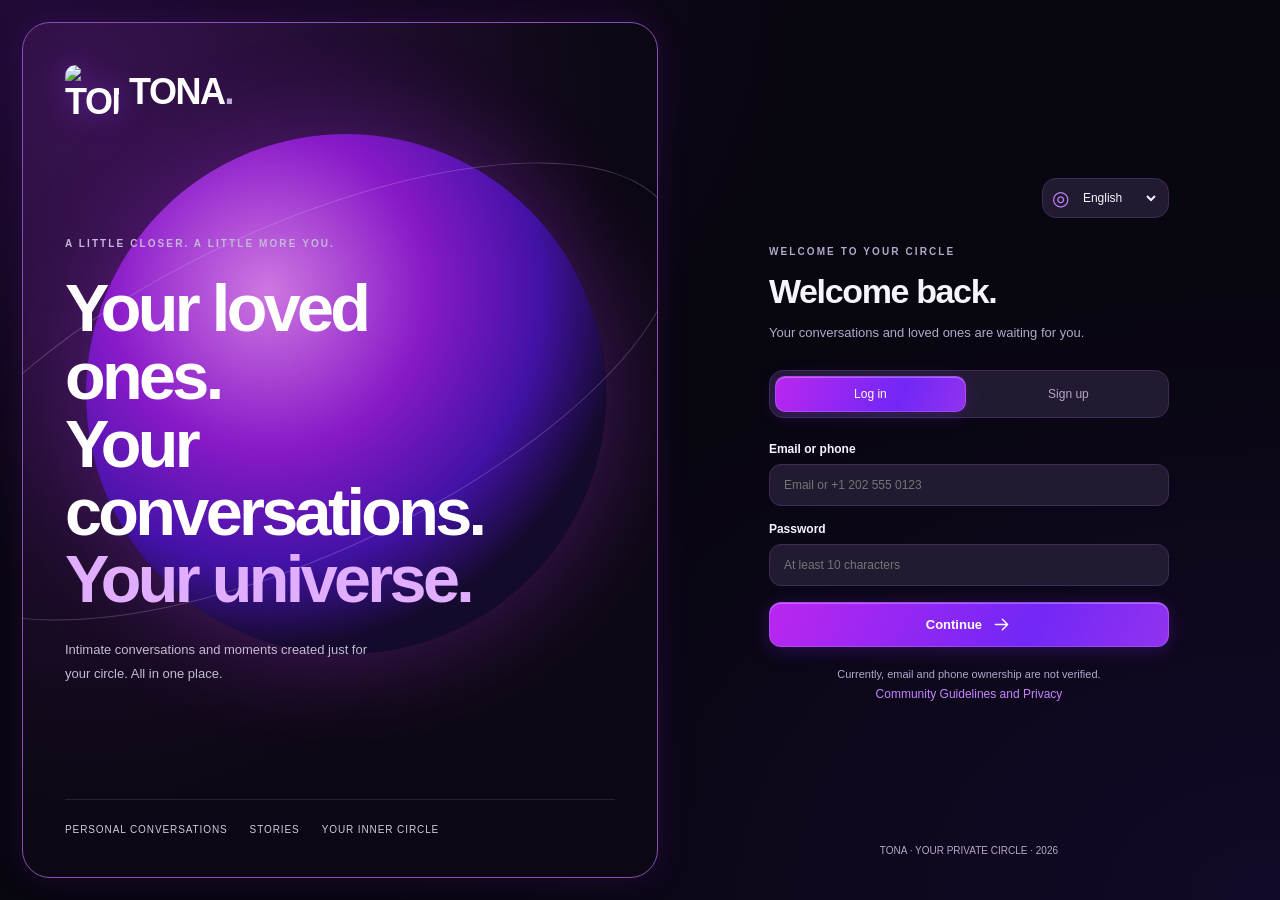
==== commit 0d46cda4: "Add 10 languages and violet TONA social design Add bundled interface translations for Uzbek, English" ====
--- a/index.html
+++ b/index.html
@@ -1,2 +1,2 @@
 <!doctype html>
-<html lang="uz"><head><meta charset="utf-8"><meta name="viewport" content="width=device-width,initial-scale=1,viewport-fit=cover"><meta name="theme-color" content="#f4f3f8"><meta name="description" content="TONA — shaxsiy suhbatlar, yaqinlaringiz uchun hikoyalar va reels."><title>TONA — Your private circle</title><link rel="icon" href="/static/tona-logo.png"><link rel="stylesheet" href="/style.css"><script src="/app.js" defer></script></head><body><div id="root"></div><div id="toast" role="status" aria-live="polite"></div><dialog id="modal"></dialog></body></html>
+<html lang="uz"><head><meta charset="utf-8"><meta name="viewport" content="width=device-width,initial-scale=1,viewport-fit=cover"><meta name="theme-color" content="#08060f"><meta name="description" content="TONA — shaxsiy suhbatlar, yaqinlaringiz uchun hikoyalar va reels."><title>TONA — Your private circle</title><link rel="icon" href="/static/tona-logo.png"><link rel="stylesheet" href="/style.css"><script src="/i18n.js" defer></script><script src="/app.js" defer></script></head><body class="dark"><div id="root"></div><div id="toast" role="status" aria-live="polite"></div><dialog id="modal"></dialog></body></html>
--- a/style.css
+++ b/style.css
@@ -3,3 +3,23 @@
 .rail .brand>span{display:none}.topbar button.flex{text-align:left}.feature-grid button{text-align:left}
 
 body{color:var(--ink);background:var(--bg)}
+
+/* TONA night: violet glass, compact social feed, responsive and RTL. */
+body.dark{--bg:#08060f;--surface:#100d19;--soft:#211a30;--ink:#f8f4ff;--muted:#b5a7cc;--line:#3d2c56;--accent:#c584ff;--accent-soft:#38205b;--bubble:#30213f;--shadow:0 18px 70px #05020d99;background:radial-gradient(ellipse at 0 0,#54158655,transparent 45%),radial-gradient(ellipse at 100% 100%,#28105c55,transparent 50%),var(--bg)}
+body.dark .btn:not(.outline):not(.danger):not(.soft),body.dark .send,body.dark .auth-switch .active,body.dark .feed-tabs .active{color:#fff;background:linear-gradient(115deg,#ba27ef,#7227f6 65%,#9133ef);box-shadow:inset 0 1px 0 #e9beff66,0 3px 18px #8227fa40;border:1px solid #bd74ff66}
+body.dark .btn.soft{background:#38205b;color:#e4c8ff}body.dark .btn.danger{background:#b5264e22;color:#ff9eaf}
+body.dark .workspace,body.dark .sidebar{background:linear-gradient(145deg,#15101e,#0d0a13 60%);border-color:#71449c77;box-shadow:0 0 0 1px #ad73ef15,0 0 28px #6d28bf12}
+body.dark .workspace{border:1px solid #8055ac88}body.dark .card,body.dark .media-card,body.dark .person-row{background:linear-gradient(135deg,#21192e,#15101f);border-color:#51366688}
+body.dark .rail-item.active{color:#e25bff;background:linear-gradient(135deg,#5b267e88,#25113866);box-shadow:inset 0 0 0 1px #a85ae64d}
+body.dark .mine .bubble{color:white;background:linear-gradient(115deg,#9625ec,#6626d6);border:1px solid #b464ff55;box-shadow:0 3px 16px #5615a330}
+body.dark .mine .bubble-time{color:#e0c4ff}body.dark .bubble{border:1px solid #69517b33}
+body.dark .brand img{filter:drop-shadow(0 0 13px #9a30ff80)}.brand{font-weight:850;letter-spacing:-.04em;text-transform:uppercase;font-size:26px}
+body.dark .auth-art{background:radial-gradient(ellipse at 10% 10%,#7a23ad66,transparent 65%),#0c0813;border:1px solid #8650b4;box-shadow:0 0 32px #6f1bac33}
+body.dark .auth-art:before{background:radial-gradient(circle at 35% 30%,#ec8aff,#9b1de3 32%,#4b14bf 55%,#160b31 72%);box-shadow:0 0 110px #be37ff66;opacity:.85}
+.auth-art h1,.welcome h2,.intro-title h1{font-family:inherit;font-weight:750;letter-spacing:-.055em}.auth-art h1 em{font-style:normal;font-weight:750;color:#e0adff}.auth-card{max-width:400px}.auth-card>.language-picker{margin-bottom:28px;float:inline-end}.auth-card>.eyebrow{display:block;clear:both}.auth-art .brand{font-size:36px}.auth-art .brand img{width:54px;height:54px}
+.language-picker{display:inline-flex;align-items:center;gap:7px;border:1px solid var(--line);background:var(--soft);border-radius:14px;padding:7px 9px;font-size:12px;max-width:175px;flex-shrink:0}.language-picker>span:first-child{font-size:20px;color:var(--accent)}.language-picker select{background:transparent;color:var(--ink);border:0;min-width:0;max-width:125px;cursor:pointer;padding:3px}.language-picker option{background:var(--surface);color:var(--ink)}.language-settings{display:flex;justify-content:flex-end;margin-bottom:20px}.sr-only{position:absolute;width:1px;height:1px;overflow:hidden;clip:rect(0,0,0,0);white-space:nowrap}
+.topbar{gap:12px}.topbar>div:first-child{min-width:0}.topbar h2{overflow-wrap:anywhere}.topbar>div.flex{gap:10px}.rail-item{font-size:10px;letter-spacing:0}.sidebar{border-start-start-radius:24px;border-end-start-radius:24px}.workspace{border-radius:24px}.home-feed{padding-top:22px}.story-strip{padding:4px 2px 20px;margin-bottom:0;gap:22px}.story-circle .avatar{padding:3px;border:2px solid #c455ff;width:64px;height:64px;background:linear-gradient(140deg,#e242fc,#6f34fd);box-shadow:0 0 12px #b02dff30}.story-circle .avatar img{border:3px solid var(--surface);border-radius:50%}.story-circle.add .avatar{background:var(--soft);border-color:#b76cec;color:var(--ink);box-shadow:none}.story-circle span:last-child{font-size:12px}.feed-tabs{display:flex;align-items:center;padding:4px;border-radius:18px;background:var(--soft);border:1px solid var(--line);gap:4px;margin:6px 0 24px}.feed-tabs>button:not(.iconbtn){flex:1;font-size:13px;padding:12px 8px;border-radius:14px}.feed-tabs .active{background:var(--accent);color:white}.home-posts{display:grid;grid-template-columns:repeat(auto-fit,minmax(min(100%,330px),1fr));gap:22px;align-items:start}.feed-post{border:1px solid var(--line);border-radius:20px;background:var(--surface);overflow:hidden}.feed-post header{padding:16px;display:flex;align-items:center;justify-content:space-between;gap:8px}.feed-post header button{text-align:start;min-width:0}.feed-post header strong{display:block;font-size:14px;overflow-wrap:anywhere}.feed-post header small{display:flex;align-items:center;gap:5px;font-size:10px;margin-top:5px}.feed-post header small svg{width:12px;height:12px}.feed-post time{font-size:10px;color:var(--muted);flex-shrink:0}.feed-media{width:100%;max-height:540px;object-fit:contain;display:block;background:#06040b}.feed-post footer{padding:14px 16px}.feed-post .caption{font-size:14px;line-height:1.65;margin-bottom:12px;overflow-wrap:anywhere}.feed-empty{grid-column:1/-1;min-height:330px;display:flex;flex-direction:column;align-items:center;justify-content:center;text-align:center;padding:32px 24px;border:1px dashed var(--line);border-radius:24px;background:radial-gradient(ellipse at 50% 0,#9138e415,transparent 65%)}.feed-empty h2{font-size:28px;max-width:430px}.feed-empty p{max-width:410px;color:var(--muted);font-size:14px;line-height:1.8;margin:16px 0 8px}.feed-empty .row-actions{flex-wrap:wrap;justify-content:center}.profile-summary .avatar.large{width:110px;height:110px;padding:4px;background:linear-gradient(135deg,#e95dff,#672fff);box-shadow:0 0 24px #a64dfb44}.profile-summary .avatar.large img{border:3px solid var(--surface);border-radius:50%}body.dark .profile-cover{background:radial-gradient(ellipse at 50% 80%,#8426c166,transparent 70%),linear-gradient(130deg,#21112e,#130c1f)}
+[dir=rtl] .rail{padding:15px 0 20px 10px}[dir=rtl] .topbar button.flex,[dir=rtl] .feature-grid button,[dir=rtl] .contact,[dir=rtl] .settings-nav button{text-align:right}[dir=rtl] .message{align-self:flex-start}[dir=rtl] .message.mine{align-self:flex-end}[dir=rtl] .eyebrow{letter-spacing:0}[dir=rtl] .iconbtn.chat-back svg{transform:scaleX(-1)}[dir=rtl] .auth-art h1{letter-spacing:0;line-height:1.3}.bubble-text{unicode-bidi:plaintext}.contact-name,.name{unicode-bidi:plaintext}.setting-row{flex-wrap:wrap}.topbar .btn{white-space:normal}.rail-item span{overflow-wrap:anywhere}.app-frame{grid-template-columns:88px 290px minmax(0,1fr)}
+@media(max-width:1100px){.app-frame{grid-template-columns:78px 255px minmax(0,1fr)}.topbar{padding-inline:20px}.topbar>div.flex{gap:6px}.language-picker{max-width:140px}.language-picker select{max-width:100px}.topbar .btn{font-size:11px;padding:9px}.home-posts{grid-template-columns:1fr}}
+@media(max-width:760px){.app-frame{padding:0}.workspace{border-radius:0!important;border:0!important}.rail{background:#100b18ed!important;backdrop-filter:blur(18px);border-top:1px solid #764c9e88;padding-inline:4px!important}.rail-item{font-size:9px;padding:8px 5px;flex:1;min-width:0}.rail-nav{gap:2px}.rail-item svg{width:23px;height:23px}.rail-item.active{box-shadow:none!important;background:none!important}.topbar{padding-inline:18px;height:78px}.topbar h2{font-size:22px}.topbar p{font-size:10px}.topbar .language-picker{padding:4px 6px;max-width:124px}.topbar .language-picker select{font-size:11px;max-width:85px}.topbar .language-picker>span:first-child{font-size:18px}.topbar .btn{max-width:104px}.home-feed{padding:16px 14px 28px}.story-strip{gap:16px}.story-circle .avatar{width:58px;height:58px}.feed-tabs{margin-bottom:18px}.feed-post{border-radius:16px}.feed-post header{padding:12px}.feed-post footer{padding:12px}.feed-empty{min-height:320px;padding:26px 20px}.feed-empty h2{font-size:25px}.home-posts{gap:16px}.auth-panel{background:radial-gradient(ellipse at 100% 0,#6b1ab040,transparent 55%)}.auth-card>.language-picker{margin-bottom:20px}.mobile-brand{clear:both}.brand img{width:42px;height:42px}.auth-card h2{font-size:32px}.profile-summary .avatar.large{width:102px;height:102px}.language-settings{justify-content:flex-start}[dir=rtl] .rail{padding-inline:4px}.settings-nav{flex-wrap:wrap}.settings-nav button{white-space:normal}.composer-note{font-size:9px}.side-title{font-size:26px}}
+.profile-gallery{margin-top:24px}.profile-tiles{display:grid;grid-template-columns:repeat(3,minmax(0,1fr));gap:10px;margin-bottom:16px}.profile-tiles article{min-width:0;border-radius:12px;overflow:hidden;background:var(--soft)}.profile-tiles img,.profile-tiles video{display:block;width:100%;height:150px;object-fit:cover}.profile-tiles .caption{font-size:11px;padding:9px;overflow-wrap:anywhere}@media(max-width:760px){.profile-tiles{grid-template-columns:repeat(2,minmax(0,1fr))}.profile-tiles img,.profile-tiles video{height:160px}}
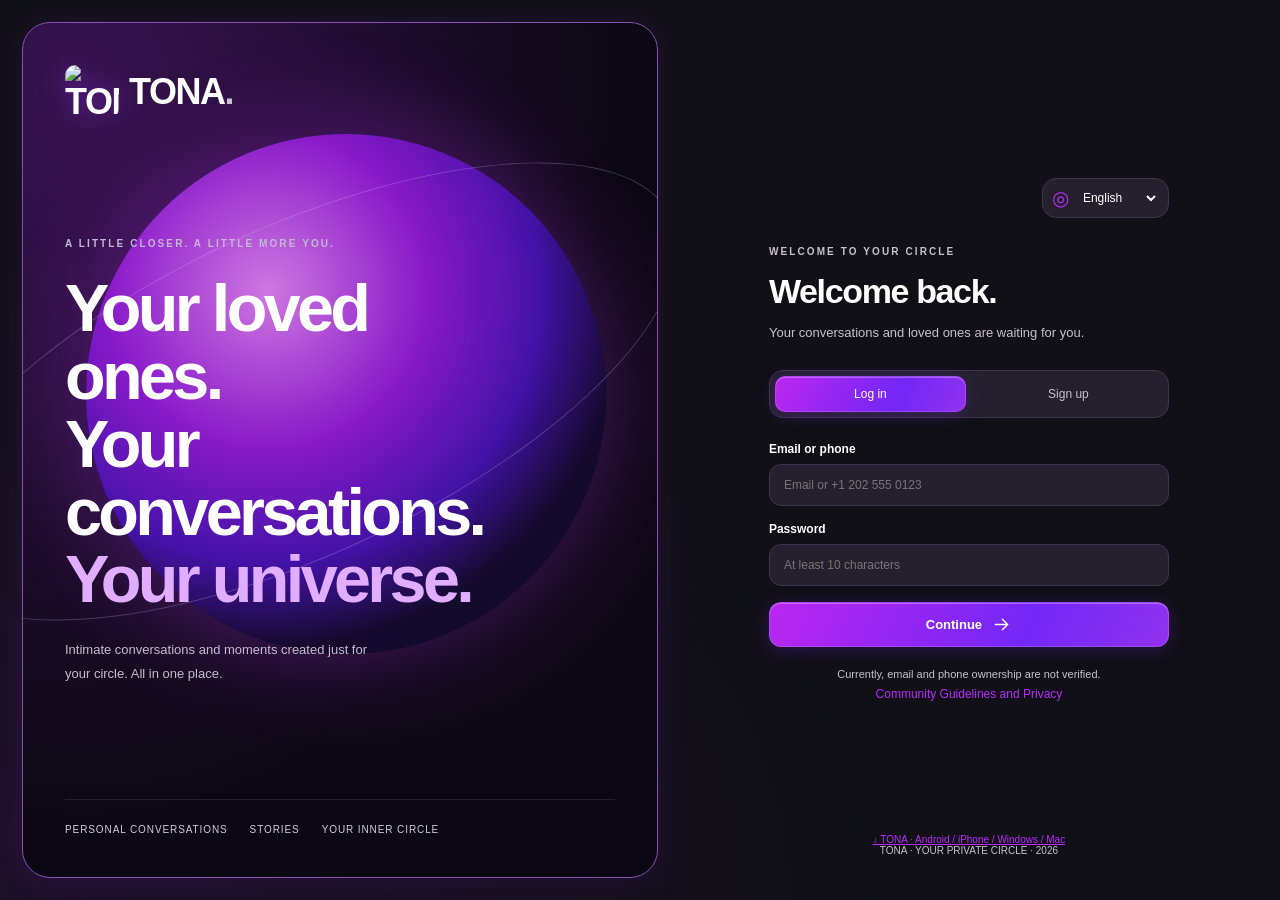
==== commit 48dd8c67: "Prepare chat media and cross-platform web app installation Add private chat audio/video/GIF attachme" ====
--- a/index.html
+++ b/index.html
@@ -1,2 +1,2 @@
 <!doctype html>
-<html lang="uz"><head><meta charset="utf-8"><meta name="viewport" content="width=device-width,initial-scale=1,viewport-fit=cover"><meta name="theme-color" content="#08060f"><meta name="description" content="TONA — shaxsiy suhbatlar, yaqinlaringiz uchun hikoyalar va reels."><title>TONA — Your private circle</title><link rel="icon" href="/static/tona-logo.png"><link rel="stylesheet" href="/style.css"><script src="/i18n.js" defer></script><script src="/app.js" defer></script></head><body class="dark"><div id="root"></div><div id="toast" role="status" aria-live="polite"></div><dialog id="modal"></dialog></body></html>
+<html lang="uz"><head><meta charset="utf-8"><meta name="viewport" content="width=device-width,initial-scale=1,viewport-fit=cover"><meta name="theme-color" content="#08060f"><meta name="description" content="TONA — shaxsiy suhbatlar, yaqinlaringiz uchun hikoyalar va reels."><title>TONA — Your private circle</title><link rel="icon" href="/static/tona-logo.png"><link rel="stylesheet" href="/style.css?v=0.6.0"><script src="/i18n.js?v=0.6.0" defer></script><script src="/app.js?v=0.6.0" defer></script><link rel="manifest" href="/manifest.webmanifest"><link rel="apple-touch-icon" href="/pwa/icon-180.png"><meta name="apple-mobile-web-app-capable" content="yes"><meta name="apple-mobile-web-app-title" content="TONA"><script src="/pwa/install.js" defer></script></head><body class="dark"><div id="root"></div><div id="toast" role="status" aria-live="polite"></div><dialog id="modal"></dialog></body></html>
--- a/style.css
+++ b/style.css
@@ -23,3 +23,8 @@
 @media(max-width:1100px){.app-frame{grid-template-columns:78px 255px minmax(0,1fr)}.topbar{padding-inline:20px}.topbar>div.flex{gap:6px}.language-picker{max-width:140px}.language-picker select{max-width:100px}.topbar .btn{font-size:11px;padding:9px}.home-posts{grid-template-columns:1fr}}
 @media(max-width:760px){.app-frame{padding:0}.workspace{border-radius:0!important;border:0!important}.rail{background:#100b18ed!important;backdrop-filter:blur(18px);border-top:1px solid #764c9e88;padding-inline:4px!important}.rail-item{font-size:9px;padding:8px 5px;flex:1;min-width:0}.rail-nav{gap:2px}.rail-item svg{width:23px;height:23px}.rail-item.active{box-shadow:none!important;background:none!important}.topbar{padding-inline:18px;height:78px}.topbar h2{font-size:22px}.topbar p{font-size:10px}.topbar .language-picker{padding:4px 6px;max-width:124px}.topbar .language-picker select{font-size:11px;max-width:85px}.topbar .language-picker>span:first-child{font-size:18px}.topbar .btn{max-width:104px}.home-feed{padding:16px 14px 28px}.story-strip{gap:16px}.story-circle .avatar{width:58px;height:58px}.feed-tabs{margin-bottom:18px}.feed-post{border-radius:16px}.feed-post header{padding:12px}.feed-post footer{padding:12px}.feed-empty{min-height:320px;padding:26px 20px}.feed-empty h2{font-size:25px}.home-posts{gap:16px}.auth-panel{background:radial-gradient(ellipse at 100% 0,#6b1ab040,transparent 55%)}.auth-card>.language-picker{margin-bottom:20px}.mobile-brand{clear:both}.brand img{width:42px;height:42px}.auth-card h2{font-size:32px}.profile-summary .avatar.large{width:102px;height:102px}.language-settings{justify-content:flex-start}[dir=rtl] .rail{padding-inline:4px}.settings-nav{flex-wrap:wrap}.settings-nav button{white-space:normal}.composer-note{font-size:9px}.side-title{font-size:26px}}
 .profile-gallery{margin-top:24px}.profile-tiles{display:grid;grid-template-columns:repeat(3,minmax(0,1fr));gap:10px;margin-bottom:16px}.profile-tiles article{min-width:0;border-radius:12px;overflow:hidden;background:var(--soft)}.profile-tiles img,.profile-tiles video{display:block;width:100%;height:150px;object-fit:cover}.profile-tiles .caption{font-size:11px;padding:9px;overflow-wrap:anywhere}@media(max-width:760px){.profile-tiles{grid-template-columns:repeat(2,minmax(0,1fr))}.profile-tiles img,.profile-tiles video{height:160px}}
+.message-search{display:flex;margin:10px 20px;gap:8px}.message-search input{min-width:0;flex:1;padding:10px 14px;background:var(--soft);color:var(--ink);border:1px solid var(--line);border-radius:12px}.reply-banner{display:flex;justify-content:space-between;gap:12px;padding:10px 12px;border-inline-start:3px solid var(--accent);background:var(--soft);margin-bottom:10px;font-size:12px}.reply-banner p{max-height:45px;overflow:hidden;overflow-wrap:anywhere;margin-top:4px}.reply-quote{margin:0 0 9px;padding:5px 9px;border-inline-start:3px solid var(--accent);font-size:11px;line-height:1.6;max-height:70px;overflow:hidden;overflow-wrap:anywhere}.saved-link{margin:0 16px 12px}.notes-list{margin-top:20px}.profile-layout>a{text-decoration:none}#edit-message-form textarea{min-height:140px;background:var(--soft);color:var(--ink);border:1px solid var(--line);border-radius:12px;padding:12px}
+:root{--bg:#fff;--surface:#f1edf7;--soft:#e9e2f2;--ink:#16121d;--muted:#60576a;--accent:#7926d9}body.dark{--bg:#101016;--surface:#24202d;--soft:#30283c;--ink:#fff;--muted:#c6c1d0;--accent:#b92aff}
+/* Reference-inspired desktop: navigation, central content and chat drawer. */
+@media(min-width:1100px){.app-frame{grid-template-columns:208px minmax(420px,1fr) 330px;gap:18px;padding:0;max-width:1680px;margin:auto}.rail{grid-column:1;grid-row:1;padding:24px 14px;border-right:1px solid var(--line);align-items:stretch}.rail .brand>span{display:inline;font-size:30px;text-transform:uppercase}.rail .brand{margin-bottom:32px}.rail-nav{gap:12px}.rail-item{flex-direction:row;justify-content:flex-start;gap:18px;padding:15px;font-size:15px;border-radius:16px}.rail-item svg{width:25px;height:25px}.rail-bottom{margin-top:auto}.workspace{grid-column:2;grid-row:1;border-radius:24px;margin:15px 0}.sidebar{grid-column:3;grid-row:1;border-radius:26px 0 0 26px;margin:0}.home-feed{max-width:820px;margin:auto;width:100%}.home-posts{max-width:none}.feed-post{border-radius:24px;overflow:hidden}.side-head{padding:30px 20px}.rail-item.active{background:linear-gradient(120deg,#b92aff,#7926d9)!important;color:white!important}}
+body:not(.dark){--bg:#fff;--surface:#fff;--soft:#f1edf7;--line:#e5dced;--ink:#16121d;--muted:#60576a;background:#fff}body.dark{--bg:#101016;--surface:#19151f;--soft:#24202d;--line:#40324f;background:radial-gradient(ellipse at bottom left,#38125255,transparent 50%),#101016}body.dark .workspace,body.dark .sidebar{background:#141119}.media-tools{display:flex;gap:8px;flex-wrap:wrap;margin-bottom:10px}.media-tools button{padding:8px 12px;border:1px solid var(--line);border-radius:14px;background:var(--soft);color:var(--ink);font-size:12px}.chat-attachment{display:block;max-width:100%;width:320px;max-height:420px;object-fit:contain;border-radius:16px;background:#100d16}.chat-audio{max-width:100%;width:280px}.round-video{width:240px;height:240px;max-width:100%;border-radius:50%;object-fit:cover;aspect-ratio:1}.bubble:has(.chat-attachment){padding:7px}.bubble:has(.round-video){background:transparent!important;border:0!important;box-shadow:none!important}.bubble-time{display:block;padding:4px 7px}.chat-attachment+ .bubble-text:empty{display:none}@media(max-width:600px){.round-video{width:210px;height:210px}.media-tools button{font-size:11px;padding:8px}.chat-audio{width:240px}}
